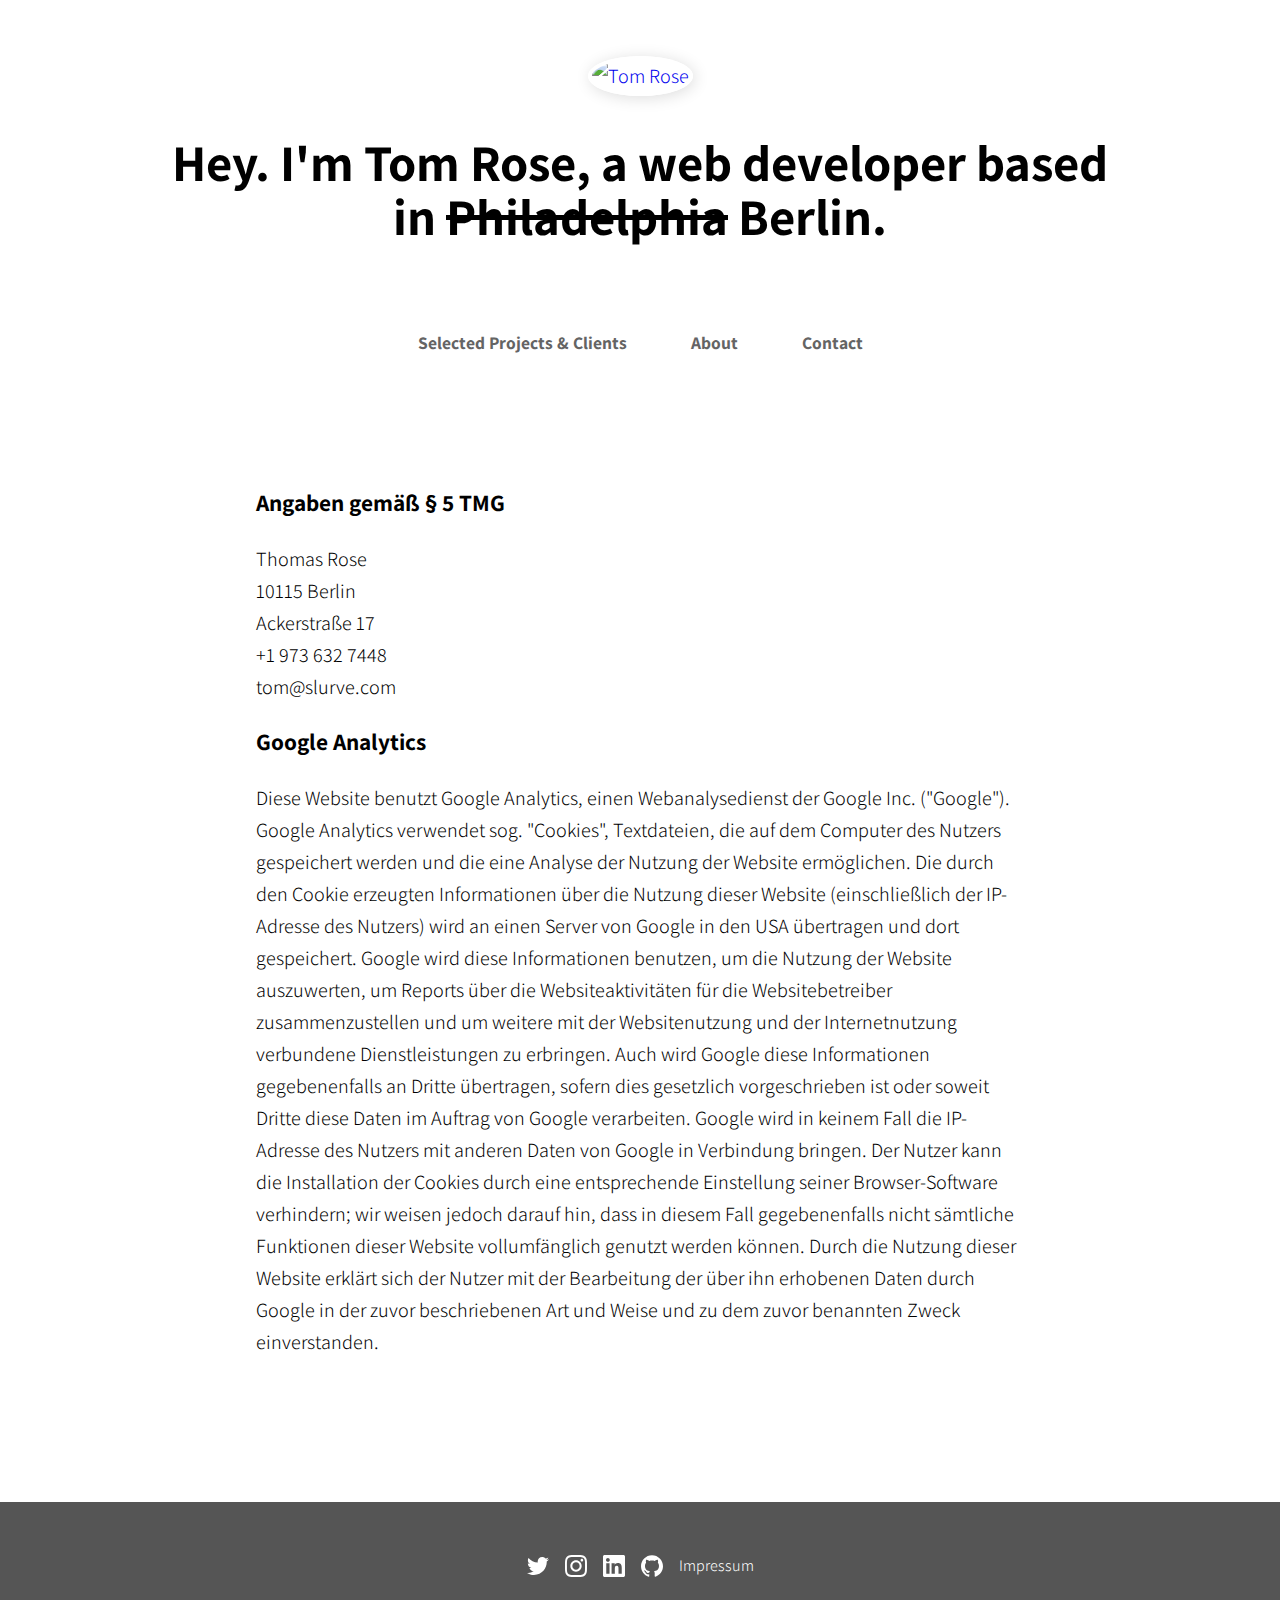
==== impressum.html @ c48b5173 "impressum stuff" ====
<!DOCTYPE html>
<html lang="en">
  <head>
    <meta charset="utf-8">
    <meta http-equiv="X-UA-Compatible" content="IE=edge">
    <meta name="viewport" content="width=device-width, initial-scale=1">
    <title>Tom Rose</title>
    <meta property="og:title" content="Tom Rose">
    <meta property="og:description" content="Tom Rose is a freelance web developer based in Berlin.">
    <meta property="og:type" content="website">
    <meta property="og:url" content="http://slurve.com">
    <meta property="og:image" content="favicon.png">
    <meta property="og:site_name" content="Tom Rose">
    <meta name="description" content="Tom Rose is a freelance web developer based in Berlin.">
    <link rel="shortcut icon" type="image/png" href="favicon.png">
    <link type="text/css" rel="stylesheet" href="assets/app.css">
  </head>

  <body class="impressum">
    <div class="wrap">

      <header class="header">
        <a href="/"><img src="assets/ubahn.jpg" alt="Tom Rose"></a>
      </header>

      <main class="main" aria-label="Content">

        <section class="panel masthead">
          <h1>Hey. I'm Tom Rose, a web developer based in <span style="text-decoration: line-through;">Philadelphia</span> Berlin.</h1>
        </section>

        <nav class="nav">
          <a href="/#projects" class="nav-projects"><span>Selected</span> Projects &amp; Clients</a>
          <a href="/#about" class="nav-about">About</a>
          <a href="/#contact" class="nav-contact">Contact</a>
        </nav>

        <section class="panel contact" id="about">

          <h3>Angaben gemäß § 5 TMG</h3>
          <p>
            Thomas Rose<br>
            10115 Berlin<br>
            Ackerstraße 17<br>
            +1 973 632 7448<br>
            tom@slurve.com
          </p>

          <h3>Google Analytics</h3>
          <p>Diese Website benutzt Google Analytics, einen Webanalysedienst der Google Inc. ("Google"). Google Analytics verwendet sog. "Cookies", Textdateien, die auf dem Computer des Nutzers gespeichert werden und die eine Analyse der Nutzung der Website ermöglichen. Die durch den Cookie erzeugten Informationen über die  Nutzung dieser Website (einschließlich der IP-Adresse des Nutzers) wird an einen Server von Google in den USA übertragen und dort gespeichert. Google wird diese Informationen benutzen, um die Nutzung der Website auszuwerten, um Reports über die Websiteaktivitäten für die Websitebetreiber zusammenzustellen und um weitere mit der Websitenutzung und der Internetnutzung verbundene Dienstleistungen zu erbringen. Auch wird Google diese Informationen gegebenenfalls an Dritte übertragen, sofern dies gesetzlich vorgeschrieben ist oder soweit Dritte diese Daten im Auftrag von Google verarbeiten. Google wird in keinem Fall die IP-Adresse des Nutzers mit anderen Daten von Google in Verbindung bringen. Der Nutzer kann die Installation der Cookies durch eine entsprechende Einstellung seiner Browser-Software verhindern; wir weisen jedoch darauf hin, dass in diesem Fall gegebenenfalls nicht sämtliche Funktionen dieser Website vollumfänglich genutzt werden können. Durch die Nutzung dieser Website erklärt sich der Nutzer mit der Bearbeitung der über ihn erhobenen Daten durch Google in der zuvor beschriebenen Art und Weise und zu dem zuvor benannten Zweck einverstanden.</p>

        </section>

      </main>

      <footer class="footer">
        <a href="https://www.twitter.com/slurve/" class="twitter" rel="noopener"><svg role="img" viewBox="0 0 24 24" xmlns="http://www.w3.org/2000/svg"><path d="M23.954 4.569c-.885.389-1.83.654-2.825.775 1.014-.611 1.794-1.574 2.163-2.723-.951.555-2.005.959-3.127 1.184-.896-.959-2.173-1.559-3.591-1.559-2.717 0-4.92 2.203-4.92 4.917 0 .39.045.765.127 1.124C7.691 8.094 4.066 6.13 1.64 3.161c-.427.722-.666 1.561-.666 2.475 0 1.71.87 3.213 2.188 4.096-.807-.026-1.566-.248-2.228-.616v.061c0 2.385 1.693 4.374 3.946 4.827-.413.111-.849.171-1.296.171-.314 0-.615-.03-.916-.086.631 1.953 2.445 3.377 4.604 3.417-1.68 1.319-3.809 2.105-6.102 2.105-.39 0-.779-.023-1.17-.067 2.189 1.394 4.768 2.209 7.557 2.209 9.054 0 13.999-7.496 13.999-13.986 0-.209 0-.42-.015-.63.961-.689 1.8-1.56 2.46-2.548l-.047-.02z"/></svg></a>
        <a href="https://www.instagram.com/slurve/" class="instagram" rel="noopener"><svg role="img" viewBox="0 0 24 24" xmlns="http://www.w3.org/2000/svg"><path d="M12 0C8.74 0 8.333.015 7.053.072 5.775.132 4.905.333 4.14.63c-.789.306-1.459.717-2.126 1.384S.935 3.35.63 4.14C.333 4.905.131 5.775.072 7.053.012 8.333 0 8.74 0 12s.015 3.667.072 4.947c.06 1.277.261 2.148.558 2.913.306.788.717 1.459 1.384 2.126.667.666 1.336 1.079 2.126 1.384.766.296 1.636.499 2.913.558C8.333 23.988 8.74 24 12 24s3.667-.015 4.947-.072c1.277-.06 2.148-.262 2.913-.558.788-.306 1.459-.718 2.126-1.384.666-.667 1.079-1.335 1.384-2.126.296-.765.499-1.636.558-2.913.06-1.28.072-1.687.072-4.947s-.015-3.667-.072-4.947c-.06-1.277-.262-2.149-.558-2.913-.306-.789-.718-1.459-1.384-2.126C21.319 1.347 20.651.935 19.86.63c-.765-.297-1.636-.499-2.913-.558C15.667.012 15.26 0 12 0zm0 2.16c3.203 0 3.585.016 4.85.071 1.17.055 1.805.249 2.227.415.562.217.96.477 1.382.896.419.42.679.819.896 1.381.164.422.36 1.057.413 2.227.057 1.266.07 1.646.07 4.85s-.015 3.585-.074 4.85c-.061 1.17-.256 1.805-.421 2.227-.224.562-.479.96-.899 1.382-.419.419-.824.679-1.38.896-.42.164-1.065.36-2.235.413-1.274.057-1.649.07-4.859.07-3.211 0-3.586-.015-4.859-.074-1.171-.061-1.816-.256-2.236-.421-.569-.224-.96-.479-1.379-.899-.421-.419-.69-.824-.9-1.38-.165-.42-.359-1.065-.42-2.235-.045-1.26-.061-1.649-.061-4.844 0-3.196.016-3.586.061-4.861.061-1.17.255-1.814.42-2.234.21-.57.479-.96.9-1.381.419-.419.81-.689 1.379-.898.42-.166 1.051-.361 2.221-.421 1.275-.045 1.65-.06 4.859-.06l.045.03zm0 3.678c-3.405 0-6.162 2.76-6.162 6.162 0 3.405 2.76 6.162 6.162 6.162 3.405 0 6.162-2.76 6.162-6.162 0-3.405-2.76-6.162-6.162-6.162zM12 16c-2.21 0-4-1.79-4-4s1.79-4 4-4 4 1.79 4 4-1.79 4-4 4zm7.846-10.405c0 .795-.646 1.44-1.44 1.44-.795 0-1.44-.646-1.44-1.44 0-.794.646-1.439 1.44-1.439.793-.001 1.44.645 1.44 1.439z"/></svg></a>
        <a href="https://www.linkedin.com/in/slurve/" class="linkedin" rel="noopener"><svg role="img" viewBox="0 0 24 24" xmlns="http://www.w3.org/2000/svg"><path d="M20.447 20.452h-3.554v-5.569c0-1.328-.027-3.037-1.852-3.037-1.853 0-2.136 1.445-2.136 2.939v5.667H9.351V9h3.414v1.561h.046c.477-.9 1.637-1.85 3.37-1.85 3.601 0 4.267 2.37 4.267 5.455v6.286zM5.337 7.433c-1.144 0-2.063-.926-2.063-2.065 0-1.138.92-2.063 2.063-2.063 1.14 0 2.064.925 2.064 2.063 0 1.139-.925 2.065-2.064 2.065zm1.782 13.019H3.555V9h3.564v11.452zM22.225 0H1.771C.792 0 0 .774 0 1.729v20.542C0 23.227.792 24 1.771 24h20.451C23.2 24 24 23.227 24 22.271V1.729C24 .774 23.2 0 22.222 0h.003z"/></svg></a>
        <a href="https://github.com/slurve" class="github" rel="noopener"><svg role="img" viewBox="0 0 24 24" xmlns="http://www.w3.org/2000/svg"><path d="M12 .297c-6.63 0-12 5.373-12 12 0 5.303 3.438 9.8 8.205 11.385.6.113.82-.258.82-.577 0-.285-.01-1.04-.015-2.04-3.338.724-4.042-1.61-4.042-1.61C4.422 18.07 3.633 17.7 3.633 17.7c-1.087-.744.084-.729.084-.729 1.205.084 1.838 1.236 1.838 1.236 1.07 1.835 2.809 1.305 3.495.998.108-.776.417-1.305.76-1.605-2.665-.3-5.466-1.332-5.466-5.93 0-1.31.465-2.38 1.235-3.22-.135-.303-.54-1.523.105-3.176 0 0 1.005-.322 3.3 1.23.96-.267 1.98-.399 3-.405 1.02.006 2.04.138 3 .405 2.28-1.552 3.285-1.23 3.285-1.23.645 1.653.24 2.873.12 3.176.765.84 1.23 1.91 1.23 3.22 0 4.61-2.805 5.625-5.475 5.92.42.36.81 1.096.81 2.22 0 1.606-.015 2.896-.015 3.286 0 .315.21.69.825.57C20.565 22.092 24 17.592 24 12.297c0-6.627-5.373-12-12-12"/></svg></a>
        <a href="impressum.html">Impressum</a>
      </footer>

    </div>

    <script>
    (function(i,s,o,g,r,a,m){i['GoogleAnalyticsObject']=r;i[r]=i[r]||function(){
    (i[r].q=i[r].q||[]).push(arguments)},i[r].l=1*new Date();a=s.createElement(o),
    m=s.getElementsByTagName(o)[0];a.async=1;a.src=g;m.parentNode.insertBefore(a,m)
    })(window,document,'script','https://www.google-analytics.com/analytics.js','ga');
    ga('create', 'UA-973375-1', 'auto');
    ga('send', 'pageview');
    </script>

    <script>

      /* some quick form validation */
      document.querySelector('.button--submit').addEventListener('click',function(e){
        var formName = document.querySelector('input[name=name]');
        var formEmail = document.querySelector('input[name=email]');
        var formPhone = document.querySelector('input[name=phone]');
        var formDesc = document.querySelector('textarea[name=description]');
        var errorMsg = document.querySelector('#error-message');
        var errors = 0;

        if ( formName.value == '' ) {
          formName.className = 'error-field';
          errorMsg.className = 'active';
          errors++;
        }

        if ( formEmail.value == '' ) {
          formEmail.className = 'error-field';
          errorMsg.className = 'active';
          errors++;
        }

        if ( formPhone.value == '' ) {
          formPhone.className = 'error-field';
          errorMsg.className = 'active';
          errors++;
        }

        if ( formDesc.value == '' ) {
          formDesc.className = 'error-field';
          errorMsg.className = 'active';
          errors++;
        }

        formName.addEventListener('focus',function(e){
          e.target.className = '';
        });

        formEmail.addEventListener('focus',function(e){
          e.target.className = '';
        });

        formPhone.addEventListener('focus',function(e){
          e.target.className = '';
        });

        formDesc.addEventListener('focus',function(e){
          e.target.className = '';
        });

        if ( errors > 0 ) {
          e.preventDefault();
          return false;
        }

      });

      /* service worker */
      if (navigator.serviceWorker) {
        navigator.serviceWorker.register('service-worker.js', {
          scope: ''
        });
        window.addEventListener('load', function() {
          if (navigator.serviceWorker.controller) {
            navigator.serviceWorker.controller.postMessage({'command': 'trimCaches'});
          }
        });
      }

    </script>

  </body>
</html>
---- assets/app.css ----
@import url('https://fonts.googleapis.com/css?family=Assistant:300,400,700');

body {
   font: 300 20px/32px 'Assistant', sans-serif;
   background-color: #fff;
   margin: 0;
}

 a {
   text-decoration: none;
}

 .wrap {
   text-align: center;
}

 .main > .panel:not(.about) {
   max-width: 1240px;
   margin: 0 auto;
}

 h2 {
   color: #555;
   font-size: 2.0rem;
}

 @media (min-width: 960px) {
   h2 {
     font-size: 3.6rem;
  }
}

 .header {
   display: flex;
   align-items: center;
   justify-content: center;
   margin: 3.5rem 0 2.5rem;
}

.header img {
  width: 90px;
  height: 90px;
  border-radius: 50%;
  margin: 0 auto;
  border: 4px solid #fff;box-shadow: 2px 2px 16px #ddd;
}

@media (min-width: 960px) {
  .header img {
    width: 180px;
    height: 180px;
  }
}

 .footer {
   margin-top: 2rem;
   background-color: #555;
   padding: 3rem 0 2rem;
   display: flex;
   align-items: center;
   justify-content: center;
}

 .footer a {
  display: flex;
   padding: 0 8px;
   color: #fff;
   font-size: 1rem;
}

 .footer svg {
   width: 22px;
   height: 22px;
   fill: #fff;
}

 .masthead {
   padding: 0 2rem 2rem;
}

 .masthead h1 {
   font-size: 1.6rem;
   line-height: 2.0rem;
   font-weight: 700;
   margin: 0 1rem 2rem;
}

 @media (min-width: 768px) {
   .masthead h1 {
     margin: 0 8rem 2rem;
     font-size: 3.0rem;
     line-height: 3.4rem;
  }
}

 @media (min-width: 960px) {
   .masthead h1 {
     font-size: 3.2rem;
     line-height: 3.4rem;
  }
}

 .masthead p {
   color: #555;
   margin: 0;
}

 @media (min-width: 960px) {
   .masthead p {
     margin: 0 12rem;
  }
}

 .nav {
   z-index: 3;
   padding: 0 0 1rem;
   margin: 1rem 0 2rem;
   display: flex;
   align-items: center;
   justify-content: center;
   flex-direction: row;
}

 @media (min-width: 960px) {
   .nav {
     justify-content: center;
     margin: 1rem 1rem 3rem;
  }
}

 .home .nav a.nav-projects {
   color: #222;
   border-top: 4px solid;
}

 .nav a {
   margin: 0 0.8rem;
   padding: 0.5rem 0 0;
   font-size: 0.8rem;
   line-height: 1.2rem;
   font-weight: 700;
   color: #646464;
}

 @media (min-width: 960px) {
   .nav a {
     margin: 0 2rem;
     padding: 0.5rem 0 0;
     font-size: 1.1rem;
  }
}

 .nav span {
   display: none;
}

 @media (min-width: 960px) {
   .nav span {
     display: inline;
  }
}

 .projects {
   margin: 0 1rem;
   padding: 0 2rem;
}

 @media (min-width: 768px) {
   .projects {
     padding: 0 1rem;
  }
}

 .projects__wrap {
   display: flex;
   flex-wrap: wrap;
   margin-bottom: 4rem;
}

 @supports (display: grid) {
   .projects__wrap {
     display: grid;
     grid-gap: 2rem;
     grid-template-columns: 1fr;
  }
}

 @media (min-width: 768px) {
   @supports (display: grid) {
     .projects__wrap {
       grid-template-columns: repeat(4, 1fr);
       grid-gap: 1rem;
       height: 800px;
    }
  }
}

 @media (min-width: 960px) {
   @supports (display: grid) {
     .projects__wrap {
       grid-gap: 2rem;
       height: 1280px;
    }
  }
}

 .projects__wrap a {
  position: relative;
  display: flex;
  background-repeat: no-repeat;
  background-position: left top;
  background-size: cover;
  justify-content: flex-end;
  align-items: flex-end;
  background-color: gray;
  border-radius: 2px;
  height: 280px;
  flex: 0 1 30.333%;
  margin: 0 1% 25px;
  box-shadow: 2px 2px 16px #ddd;
}
 @supports (display: grid) {
   .projects__wrap a {
     margin: 0;
  }

   @media (min-width: 768px) {
     .projects__wrap a {
       height: auto;
    }
  }
}

 .projects__wrap a:before {
  background: rgba(0, 0, 0, 0.2);
  content: '';
  width: 100%;
  border-radius: 2px;
  height: 100%;
  position: absolute;
  top: 0;
  left: 0;
}

 .projects__wrap a:hover:before {
   background: transparent;
}

 @media (min-width: 768px) {
   .projects__wrap a:nth-child(1) {
     grid-column-start: 1;
     grid-column-end: span 2;
     grid-row-start: 1;
     grid-row-end: span 2;
  }
}

 @media (min-width: 768px) {
   .projects__wrap a:nth-child(8) {
     grid-column-start: 3;
     grid-column-end: span 2;
     grid-row-start: 2;
     grid-row-end: span 2;
  }
}

 .projects__wrap a.comcast {
   background-image: url(comcast.jpg);
   background-position: center center;
}
 .projects__wrap a.curalate {
   background-image: url(curalate.png);
}
 .projects__wrap a.helix {
   background-image: url(helix.jpg);
}
 .projects__wrap a.lovell {
   background-image: url(lovell.jpg);
}
 .projects__wrap a.zignal {
   background-image: url(zignal.jpg);
}
 .projects__wrap a.euclid {
   background-image: url(euclid.jpg);
}
 .projects__wrap a.uwishunu {
   background-image: url(uwishunu.jpg);
}
 .projects__wrap a.serge {
   background-image: url(serge.jpg);
}
 .projects__wrap a.onekingslane {
   background-image: url(onekingslane.jpg);
}
 .projects__wrap a.gilt {
   background-image: url(gilt.jpg);
}
 .projects__wrap a.cityschool {
   background-image: url(cityschool.jpg);
}

 .projects__wrap h2 {
  background-color: #fff;
  border-top: 1px solid #ccc;
  width: 100%;
  position: relative;
  z-index: 2;
  margin: 0;
  padding: 18px;
  color: #333;
  font-size: 1.4rem;
  line-height: 1.4rem;
  font-weight: 700;
  text-align: left;
  letter-spacing: 0;
}

 .projects__wrap a:hover h2 {
   color: #000;
}

 .projects__wrap h2 p {
  margin: 2px 0 0;
  font-weight: 300;
  font-size: 0.9rem;
  color: #999;
  text-transform: none;
}

 .projects__clients {
   display: grid;
   grid-gap: 1rem;
   grid-template-columns: repeat(2, 1fr);
   align-items: center;
   justify-content: center;
}

 @media (min-width: 768px) {
   .projects__clients {
     grid-template-columns: repeat(6, 1fr);
  }
}

 .projects__clients svg {
   width: 100px;
   margin: 10px 20px;
}

 @media (min-width: 768px) {
   .projects__clients svg {
     width: 150px;
  }
}

 .projects__clients .logo-ted {
   width: 90px;
}

 @media (min-width: 768px) {
   .projects__clients .logo-ted {
     width: 110px;
  }
}

 .projects__clients .logo-technically {
   width: 130px;
}

 @media (min-width: 768px) {
   .projects__clients .logo-technically {
     width: 150px;
  }
}

 .projects__clients .logo-samsung {
   width: 90px;
}

 @media (min-width: 768px) {
   .projects__clients .logo-samsung {
     width: 110px;
  }
}

 .projects__clients .logo-roli {
   width: 45px;
}

 .about {
  text-align: left;
  margin-top: 3rem;
  padding: 1rem 2rem;
  background-color: #f3f3f3;
  background-image: url("data:image/svg+xml,%3Csvg xmlns='http://www.w3.org/2000/svg' width='100%25' height='100%25' viewBox='0 0 1600 800'%3E%3Cg %3E%3Cpolygon fill='%23f4f4f4' points='1600 160 0 460 0 350 1600 50'/%3E%3Cpolygon fill='%23f5f5f5' points='1600 260 0 560 0 450 1600 150'/%3E%3Cpolygon fill='%23f7f7f7' points='1600 360 0 660 0 550 1600 250'/%3E%3Cpolygon fill='%23f8f8f8' points='1600 460 0 760 0 650 1600 350'/%3E%3Cpolygon fill='%23f9f9f9' points='1600 800 0 800 0 750 1600 450'/%3E%3C/g%3E%3C/svg%3E");
  background-attachment: fixed;
  background-size: cover;
  background-position: center;
}

 @media (min-width: 960px) {
   .about {
     margin-top: 5rem;
     padding: 3rem 16rem 6rem;
  }
}

 @media (max-width: 767px) {
   .about p {
     font-size: 1.0rem;
     line-height: 1.6rem;
  }
}

 .about img {
   float: right;
   margin: 0 1rem 2rem 2rem;
   width: 50px;
   height: 50px;
   border-radius: 100%;
}

 @media (min-width: 768px) {
   .about img {
     width: 150px;
     height: 150px;
  }
}

 .contact {
   text-align: left;
   padding: 1rem 2rem;
}

 @media (min-width: 960px) {
   .contact {
     padding: 3rem 16rem 6rem;
  }
}

 .contact.thanks form, .contact.thanks p {
   display: none;
}

 .contact.thanks #thanks-message {
   display: block;
}

 .contact > p {
   margin-bottom: 1.0rem;
}

 @media (max-width: 767px) {
   .contact p {
     font-size: 1.0rem;
     line-height: 1.6rem;
  }
}

 .contact input:not([type=submit]), .contact textarea {
   width: 94%;
   padding: 3%;
   border: none;
   border-bottom: 1px solid #eee;
   border-radius: 2px;
   outline: none;
   font: 300 0.9rem/1.0rem 'Assistant', sans-serif;
   background-color: #f4f4f4;
}

 @media (min-width: 960px) {
   .contact input:not([type=submit]), .contact textarea {
     width: 96%;
     padding: 2%;
     font-size: 1.1rem;
  }
}

 .contact textarea {
   min-height: 120px;
}

 .contact input.error-field, .contact textarea.error-field {
   border: 1px solid #f00;
}

 .contact input.error-field::-webkit-input-placeholder, .contact textarea.error-field::-webkit-input-placeholder {
   color: #f00;
}

 .contact #error-message, .contact #thanks-message {
   display: none;
}

 .contact #error-message.active, .contact #thanks-message.active {
   color: #f00;
   margin-bottom: 3.0rem;
   display: block;
}

 .contact label {
   display: none;
}

 .contact .button {
   background-color: #777;
   color: #fff;
   border: none;
   border-radius: 2px;
   margin-top: 20px;
   padding: 12px 24px;
   font-size: 1.2rem;
   line-height: 1.2rem;
   cursor: pointer;
   -webkit-appearance: none;
}

 .contact .button:hover {
   background-color: #333;
   transition: background-color 0.3s ease-in;
}
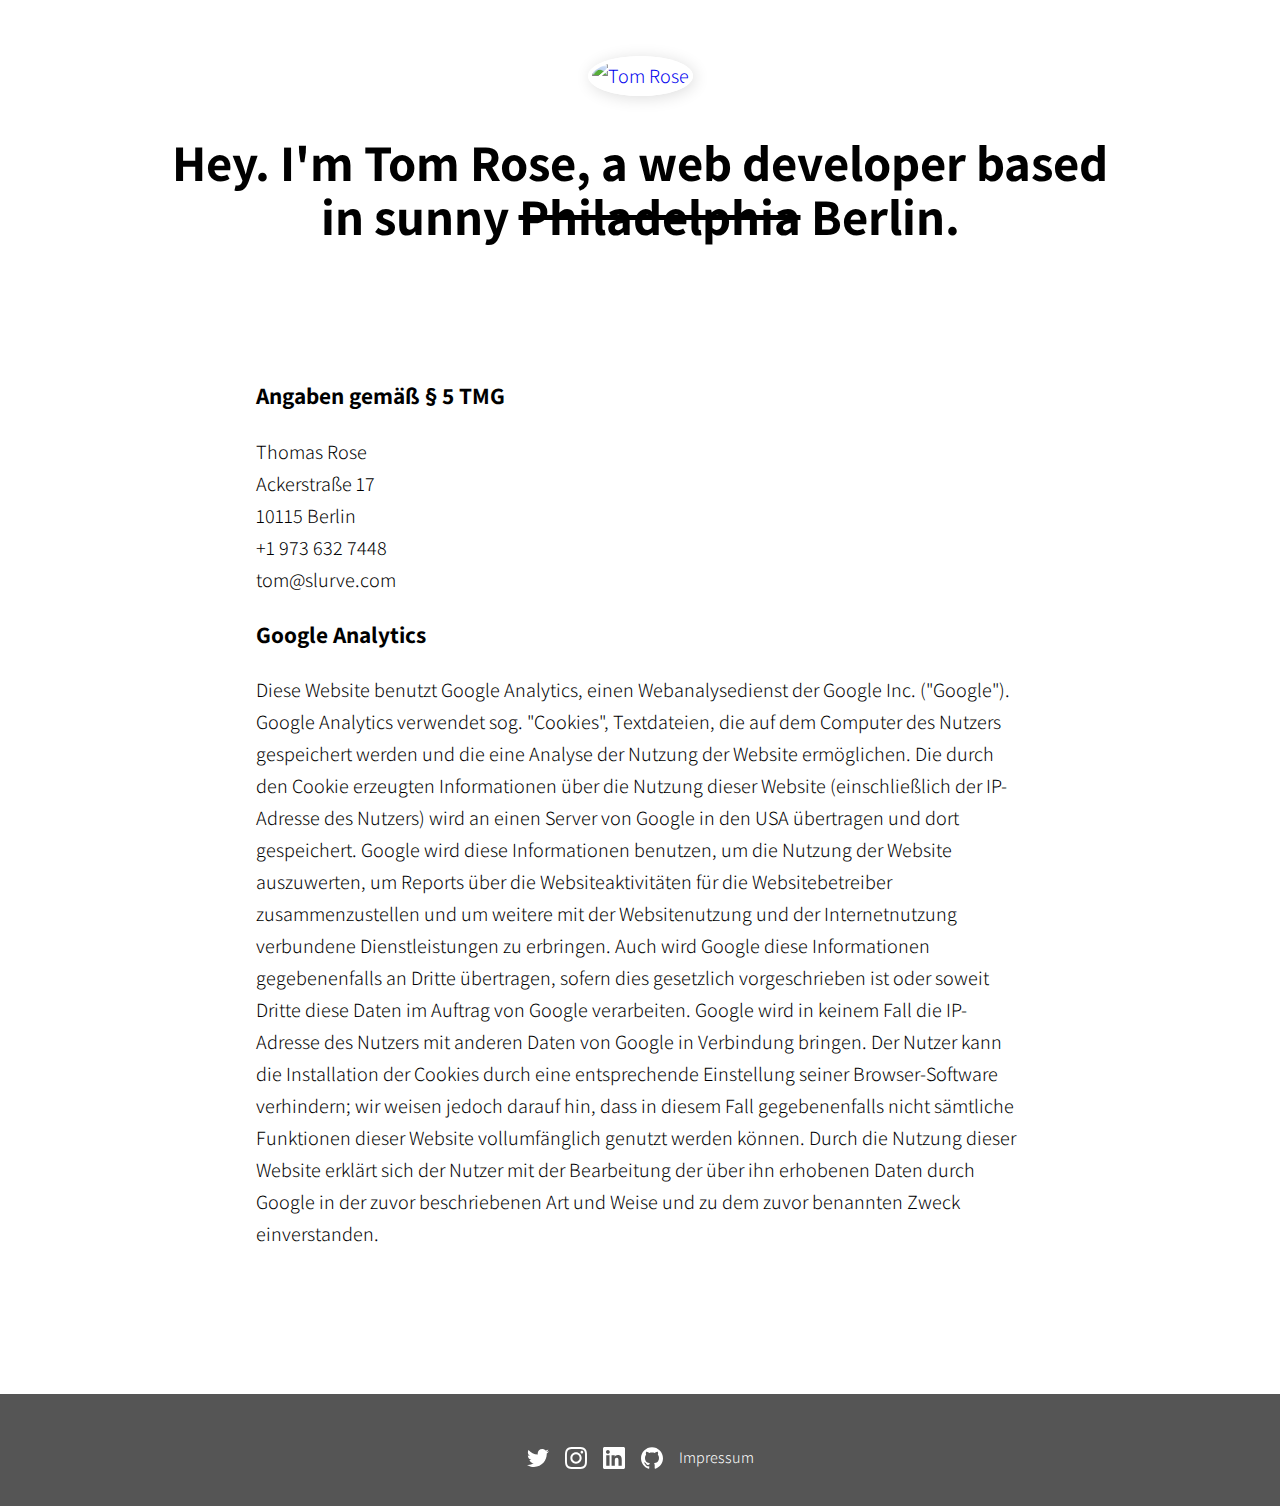
==== commit 959c7fa7: "add sunny, fix address" ====
--- a/impressum.html
+++ b/impressum.html
@@ -26,22 +26,16 @@
       <main class="main" aria-label="Content">
 
         <section class="panel masthead">
-          <h1>Hey. I'm Tom Rose, a web developer based in <span style="text-decoration: line-through;">Philadelphia</span> Berlin.</h1>
+          <h1>Hey. I'm Tom Rose, a web developer based in sunny <span style="text-decoration: line-through;">Philadelphia</span> Berlin.</h1>
         </section>
-
-        <nav class="nav">
-          <a href="/#projects" class="nav-projects"><span>Selected</span> Projects &amp; Clients</a>
-          <a href="/#about" class="nav-about">About</a>
-          <a href="/#contact" class="nav-contact">Contact</a>
-        </nav>
 
         <section class="panel contact" id="about">
 
           <h3>Angaben gemäß § 5 TMG</h3>
           <p>
             Thomas Rose<br>
+            Ackerstraße 17<br>
             10115 Berlin<br>
-            Ackerstraße 17<br>
             +1 973 632 7448<br>
             tom@slurve.com
           </p>
